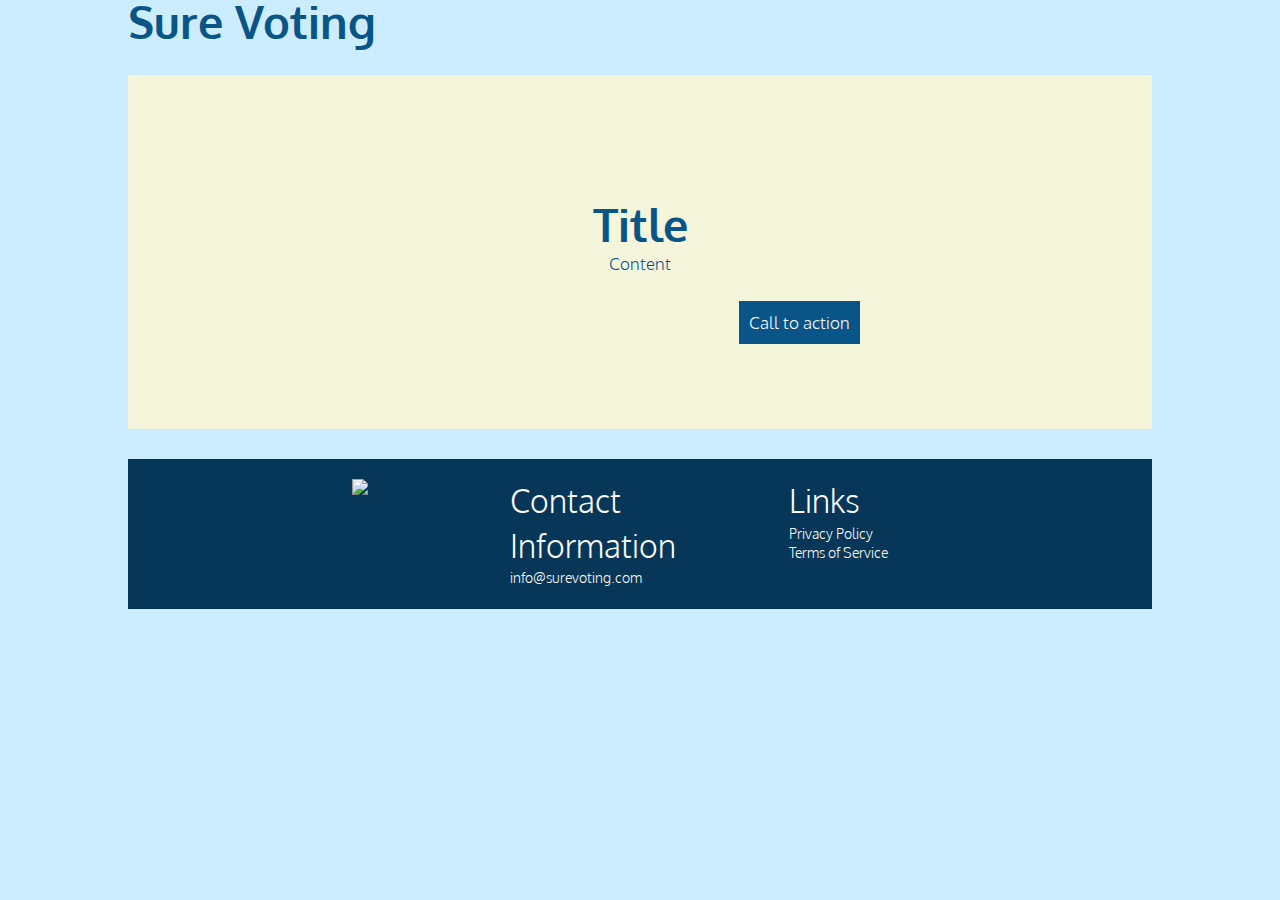
==== public/index.html @ 00986cbc "Initial Site" ====
<!DOCTYPE html>
<html lang="en">
	<head>
		<meta charset="UTF-8">
		<title>Sure Voting – Vote Security Made Easy</title>
		<meta name=”description” content=”” />
		<meta name="viewport" content="width=device-width, initial-scale=1.0">
		<link rel="stylesheet" type="text/css" href="css/style.css">
		<link rel="stylesheet" href="https://maxcdn.bootstrapcdn.com/font-awesome/4.4.0/css/font-awesome.min.css">
		<link href='https://fonts.googleapis.com/css?family=Oxygen:400,300,700' rel='stylesheet' type='text/css'>
  	<script type="text/javascript" src="https://code.jquery.com/jquery-1.11.3.min.js"></script>
	</head>
	<body>
		<div class="wrap">
		<h1>Sure Voting</h1>

		<div id="js-parallax-window" class="parallax-window">
		  <div class="parallax-static-content">
		    <div class="hero-inner">
						<div class="hero-copy">
							<h1>Title</h1>
							<p>Content</p>	
							<p><a class="donate">Call to action</a></p>
						</div>
					</div>
			  </div>
		  <div id="js-parallax-background" class="parallax-background"></div>
		</div>
  	<footer>
	  		<div class="wrap padding">
	  		<section class="logo">
	 			<img src="images/emblem.png">
	  		</section> 
	  		<section class="information">
		  		<h2>Contact Information</h2>
		  		<p>info@surevoting.com</p>
	  		</section>
	  		<section class="links">
		  		<h2>Links</h2>
		  		<p>
		  			<a href="">Privacy Policy</a>
		  			<a href="">Terms of Service</a>
		  		</p>
	  		</section>
  		</div>
  	</footer>
  	</div>
	</body>
	<!--<script type="text/javascript" src="js/jquery.animateNumber.min.js"></script>-->
	<script> 
	$(document).ready(function() {
 		if ($("#js-parallax-window").length) {
		    parallax();
		  }
		});

		$(window).scroll(function(e) {
		  if ($("#js-parallax-window").length) {
		    parallax();
		  }
		});

		function parallax(){
		  if( $("#js-parallax-window").length > 0 ) {
		    var plxBackground = $("#js-parallax-background");
		    var plxWindow = $("#js-parallax-window");

		    var plxWindowTopToPageTop = $(plxWindow).offset().top;
		    var windowTopToPageTop = $(window).scrollTop();
		    var plxWindowTopToWindowTop = plxWindowTopToPageTop - windowTopToPageTop;

		    var plxBackgroundTopToPageTop = $(plxBackground).offset().top;
		    var windowInnerHeight = window.innerHeight;
		    var plxBackgroundTopToWindowTop = plxBackgroundTopToPageTop - windowTopToPageTop;
		    var plxBackgroundTopToWindowBottom = windowInnerHeight - plxBackgroundTopToWindowTop;
		    var plxSpeed = 0.35;

		    plxBackground.css('top', - (plxWindowTopToWindowTop * plxSpeed) + 'px');
		  }
		}

		function isElementInViewport(elem) {
    var $elem = $(elem);

    // Get the scroll position of the page.
    var scrollElem = ((navigator.userAgent.toLowerCase().indexOf('webkit') != -1) ? 'body' : 'html');
    var viewportTop = $(scrollElem).scrollTop();
    var viewportBottom = viewportTop + $(window).height();

    // Get the position of the element on the page.
    var elemTop = Math.round( $elem.offset().top );
    var elemBottom = elemTop + $elem.height();

    return ((elemTop < viewportBottom) && (elemBottom > viewportTop));
		};

		// Check if it's time to start the animation.
		/*
		function checkAnimation() {
		    var $elem = $('#count1');
		    if ($elem.hasClass('started')) return;
				if (isElementInViewport($elem)) {
					$('#count1').animateNumber({ number: 83 }, 1500);
					$('#count2').animateNumber({ number: 3138 }, 1500);
					$('#count3').animateNumber({ number: 8832 }, 1500);
					$('#count4').animateNumber({ number: 4622 }, 1500);
					$('#count1').addClass('started');
		    }
		};

		// Capture scroll events
		$(window).scroll(function(){
		    checkAnimation();
		});
		**/

	</script>
</html>
---- public/css/style.css ----
html {
  box-sizing: border-box; }

*, *::after, *::before {
  box-sizing: inherit; }

/* http://meyerweb.com/eric/tools/css/reset/ 
   v2.0 | 20110126
   License: none (public domain)
*/
html, body, div, span, applet, object, iframe, h1, h2, h3, h4, h5, h6, p, blockquote, pre, a, abbr, acronym, address, big, cite, code, del, dfn, em, img, ins, kbd, q, s, samp, small, strike, strong, sub, sup, tt, var, b, u, i, center, dl, dt, dd, ol, ul, li, fieldset, form, label, legend, table, caption, tbody, tfoot, thead, tr, th, td, article, aside, canvas, details, embed, figure, figcaption, footer, header, hgroup, menu, nav, output, ruby, section, summary, time, mark, audio, video {
  margin: 0;
  padding: 0;
  border: 0;
  font-size: 100%;
  font: inherit;
  vertical-align: baseline; }

/* HTML5 display-role reset for older browsers */
article, aside, details, figcaption, figure, footer, header, hgroup, menu, nav, section {
  display: block; }

body {
  line-height: 1; }

ol, ul {
  list-style: none; }

blockquote, q {
  quotes: none; }

blockquote:before, blockquote:after {
  content: '';
  content: none; }

q:before, q:after {
  content: '';
  content: none; }

table {
  border-collapse: collapse;
  border-spacing: 0; }

/* -------------------------------------------------------------
  Sass CSS3 Mixins! The Cross-Browser CSS3 Sass Library
  By: Matthieu Aussaguel, http://www.mynameismatthieu.com, @matthieu_tweets
  List of CSS3 Sass Mixins File to be @imported and @included as you need
  The purpose of this library is to facilitate the use of CSS3 on different browsers avoiding HARD TO READ and NEVER
  ENDING css files
  note: All CSS3 Properties are being supported by Safari 5
  more info: http://www.findmebyip.com/litmus/#css3-properties
------------------------------------------------------------- */
html, body {
  font-family: "Oxygen", sans-serif;
  text-align: left;
  height: 100%;
  background: #ccedff; }
  html::after, body::after {
    clear: both;
    content: "";
    display: table; }

/*general wrapper*/
.wrap {
  height: auto;
  margin: 0 auto;
  max-width: 1080px;
  margin-left: auto;
  margin-right: auto;
  width: 80%; }
  .wrap::after {
    clear: both;
    content: "";
    display: table; }
  @media screen and (max-width: 1080px) {
    .wrap {
      width: 92%; } }

/*menus*/
/*sticky top*/
.top {
  top: 0;
  display: block;
  height: 110px;
  position: fixed;
  width: 100%;
  background: #fff;
  border-bottom: 5px #0a5588 solid;
  box-shadow: rgba(51, 51, 50, 0.2) 0 2px 5px;
  z-index: 9999;
  color: #0a5588; }
  .top::after {
    clear: both;
    content: "";
    display: table; }

.logo {
  float: left;
  display: block;
  margin-right: 2.3576515979%;
  width: 31.7615656014%;
  height: 110px;
  background: none; }
  .logo:last-child {
    margin-right: 0; }
  .logo img {
    max-height: 105px; }

.right {
  float: left;
  display: block;
  margin-right: 2.3576515979%;
  width: 65.8807828007%;
  margin-right: 0; }
  .right:last-child {
    margin-right: 0; }
  .right .social {
    width: 100%;
    margin-right: 0;
    height: 50px; }
    .right .social ul {
      list-style-type: none;
      width: auto;
      float: right; }
      .right .social ul li {
        height: 50px;
        display: inline-block; }
        .right .social ul li a {
          display: inline-block;
          height: 50px;
          font-size: 20px;
          padding: 15px 15px; }
        .right .social ul li a:hover {
          -webkit-transition: 0.2s;
          transition: 0.2s;
          color: #ccedff;
          border: none; }
  .right nav {
    display: block;
    width: 100%;
    height: 60px; }
    .right nav::after {
      clear: both;
      content: "";
      display: table; }
    .right nav ul {
      list-style-type: none;
      width: auto;
      float: right; }
      @media screen and (max-width: 950px) {
        .right nav ul {
          width: 100%;
          background: #333332;
          position: absolute;
          z-index: 9999;
          display: none; } }
      .right nav ul li {
        height: 55px;
        display: inline-block; }
        @media screen and (max-width: 950px) {
          .right nav ul li {
            display: block;
            border-bottom: 1px solid #ccedff;
            width: 100%; } }
        .right nav ul li a {
          color: #0a5588;
          height: 55px;
          padding: 20px 20px 5px 20px;
          display: block;
          vertical-align: baseline; }
          @media screen and (max-width: 950px) {
            .right nav ul li a {
              display: block;
              width: 100%;
              color: white !important; } }
      .right nav ul li:hover {
        background: #0a5588;
        -webkit-transition: 0.3s;
        transition: 0.3s; }
        .right nav ul li:hover a {
          color: #fff;
          border-bottom: none; }
      .right nav ul li.donate {
        -ms-box-shadow: 0 -2px 4px rgba(0, 0, 0, 0.05);
        -o-box-shadow: 0 -2px 4px rgba(0, 0, 0, 0.05);
        box-shadow: 0 -2px 4px rgba(0, 0, 0, 0.05);
        -webkit-transition: 0.6s;
        transition: 0.6s;
        background: #0a5588; }
        .right nav ul li.donate a {
          color: #fff; }
      .right nav ul li.donate:hover {
        -webkit-transition: 0.3s;
        transition: 0.3s;
        background: #ccedff; }
        .right nav ul li.donate:hover a {
          color: #0a5588;
          -webkit-transition: all 0.2s ease-in-out 0s;
          transition: all 0.2s ease-in-out 0s; }

/*header*/
header, .parallax-window {
  margin-bottom: 30px; }

.parallax-window {
  min-height: 70%;
  overflow: hidden;
  position: relative;
  text-align: center;
  margin-top: 30px;
  width: 100%;
  background: rgba(10, 85, 136, 0.3); }
  .parallax-window a {
    color: #fff;
    padding: 10px;
    margin-right: 5px;
    display: inline-block; }
  .parallax-window a.donate {
    float: left;
    display: block;
    margin-right: 2.3576515979%;
    width: 14.7019570017%;
    height: auto;
    width: auto;
    -webkit-transition: 0.6s;
    transition: 0.6s;
    text-align: center;
    background: #0a5588;
    margin-left: 59.7086300988%; }
    .parallax-window a.donate:last-child {
      margin-right: 0; }
    @media screen and (max-width: 950px) {
      .parallax-window a.donate {
        margin-left: 42.6490214991%;
        float: left;
        display: block;
        margin-right: 2.3576515979%;
        width: 48.821174201%; }
        .parallax-window a.donate:last-child {
          margin-right: 0; } }
  .parallax-window a:hover {
    -webkit-transition: 0.2s;
    transition: 0.2s;
    color: #0a5588;
    cursor: pointer;
    border: none;
    background: #ccedff; }

.parallax-static-content {
  color: #fff;
  padding: 8em 0;
  position: relative;
  z-index: 9; }

.parallax-background {
  background: url("../images/crowd.jpg") repeat;
  background-position: top;
  background-size: cover;
  background-color: beige;
  height: 140%;
  left: 0;
  position: absolute;
  top: -23.3333333333%;
  width: 100%; }

/*footer*/
footer {
  padding-top: 20px;
  background: #073758;
  min-height: 90px;
  width: 100%;
  max-width: 100%;
  margin-left: auto;
  margin-right: auto; }
  footer h1, footer h2, footer h3 {
    color: #fff; }
  footer::after {
    clear: both;
    content: "";
    display: table; }
  footer .links a {
    display: block;
    color: #fff;
    border: none; }
  footer .links a:hover {
    color: #ccedff; }
  footer .logo {
    text-align: center; }
    @media screen and (max-width: 950px) {
      footer .logo {
        width: 100%;
        display: block;
        text-align: center;
        margin-bottom: 15px; } }
  footer .information, footer .links {
    float: left;
    display: block;
    margin-right: 2.3576515979%;
    width: 31.7615656014%;
    text-align: left;
    color: #fff; }
    @media screen and (max-width: 950px) {
      footer .information, footer .links {
        float: left;
        display: block;
        margin-right: 2.3576515979%;
        width: 48.821174201%; }
        footer .information:last-child, footer .links:last-child {
          margin-right: 0; } }
    footer .information:last-child, footer .links:last-child {
      margin-right: 0; }
    footer .information p, footer .links p {
      font-size: .87rem;
      color: #fff; }

/*TYPE*/
p.inline {
  font-size: 1.2em;
  display: inline; }
  @media screen and (max-width: 950px) {
    p.inline {
      display: block;
      margin: 0 auto 20px auto;
      width: 100%;
      text-align: center; } }

h1, h2, h3, p {
  margin: 0;
  color: #0a5588; }

hr {
  border-bottom: 1px solid #DDD;
  border-left: none;
  border-right: none;
  border-top: none;
  margin: 1.2em 0; }

p {
  color: #0a5588;
  line-height: 1.5em; }

.type {
  border-bottom: 1px solid;
  display: inline-block;
  font-family: "Oxygen", sans-serif;
  font-size: 0.7em;
  font-weight: 800;
  margin-bottom: 2em;
  padding: 0.3em 0;
  text-align: left;
  text-transform: uppercase; }

.center {
  display: block;
  margin: 0 auto;
  text-align: center; }

h1 {
  font-family: "Oxygen", sans-serif;
  font-size: 2.3em;
  margin-bottom: 0.1em;
  font-weight: 700; }
  @media screen and (min-width: 40em) {
    h1 {
      font-size: 2.8em; } }

h2 {
  font-family: "Oxygen", sans-serif;
  font-size: 1.8em;
  font-weight: 300;
  line-height: 1.4em; }
  @media screen and (min-width: 40em) {
    h2 {
      font-size: 2em; } }

h3 {
  font-family: "Oxygen", sans-serif;
  font-size: 1.2em;
  font-weight: 400;
  line-height: 1.3em;
  margin-bottom: 0.4em; }

p.date {
  color: rgba(10, 85, 136, 0.2);
  font-family: "Oxygen", sans-serif;
  font-size: 0.9em;
  margin-bottom: 0.3em; }

p {
  font-family: "Oxygen", sans-serif;
  font-size: 1.05em;
  font-weight: 300;
  line-height: 1.4em;
  margin-bottom: 1.5em; }
  p span {
    font-family: "Oxygen", sans-serif;
    font-size: 0.8em;
    text-transform: uppercase; }
  p hr {
    width: 3em; }

a.read-more {
  display: inline-block;
  font-family: "Oxygen", sans-serif;
  font-size: 0.8em;
  font-weight: 700;
  margin-left: 0.2em;
  position: relative;
  text-transform: uppercase; }
  a.read-more span {
    font-size: 1.5em;
    position: absolute;
    right: -12px;
    top: -1px; }

p.author {
  font-family: "Oxygen", sans-serif; }

/*links*/
nav a {
  color: #fff; }

a {
  color: #0a5588;
  text-decoration: none;
  border-bottom: 0px solid #ccedff; }

a:hover {
  -webkit-transition: 0.1s all;
  transition: 0.1s all;
  color: #ccedff;
  border-bottom: 1px solid #ccedff; }

/*inputs*/
button {
  color: #fff;
  padding: 10px;
  margin-right: 5px;
  display: inline-block;
  min-height: 44px;
  height: auto;
  width: auto;
  min-width: 100px;
  border: none;
  font-size: 18px;
  -webkit-transition: 0.6s;
  transition: 0.6s;
  background: #0a5588; }

button:hover {
  -webkit-transition: 0.2s;
  transition: 0.2s;
  color: #0a5588;
  cursor: pointer;
  border: none;
  background: #ccedff; }

input[type=text] {
  color: #0a5588;
  min-height: 44px;
  -khtml-box-sizing: border-box;
  -ms-box-sizing: border-box;
  -o-box-sizing: border-box;
  box-sizing: border-box;
  -webkit-transition: border-color;
  transition: border-color;
  position: relative;
  background-color: white;
  border: 1px solid #0a5588;
  display: inline-block;
  font-size: 1em;
  font-style: italic;
  margin: 0 auto;
  padding: 0.4em 0.4em; }
  @media screen and (max-width: 950px) {
    input[type=text] {
      display: block;
      width: 100%;
      margin-top: 2px; } }
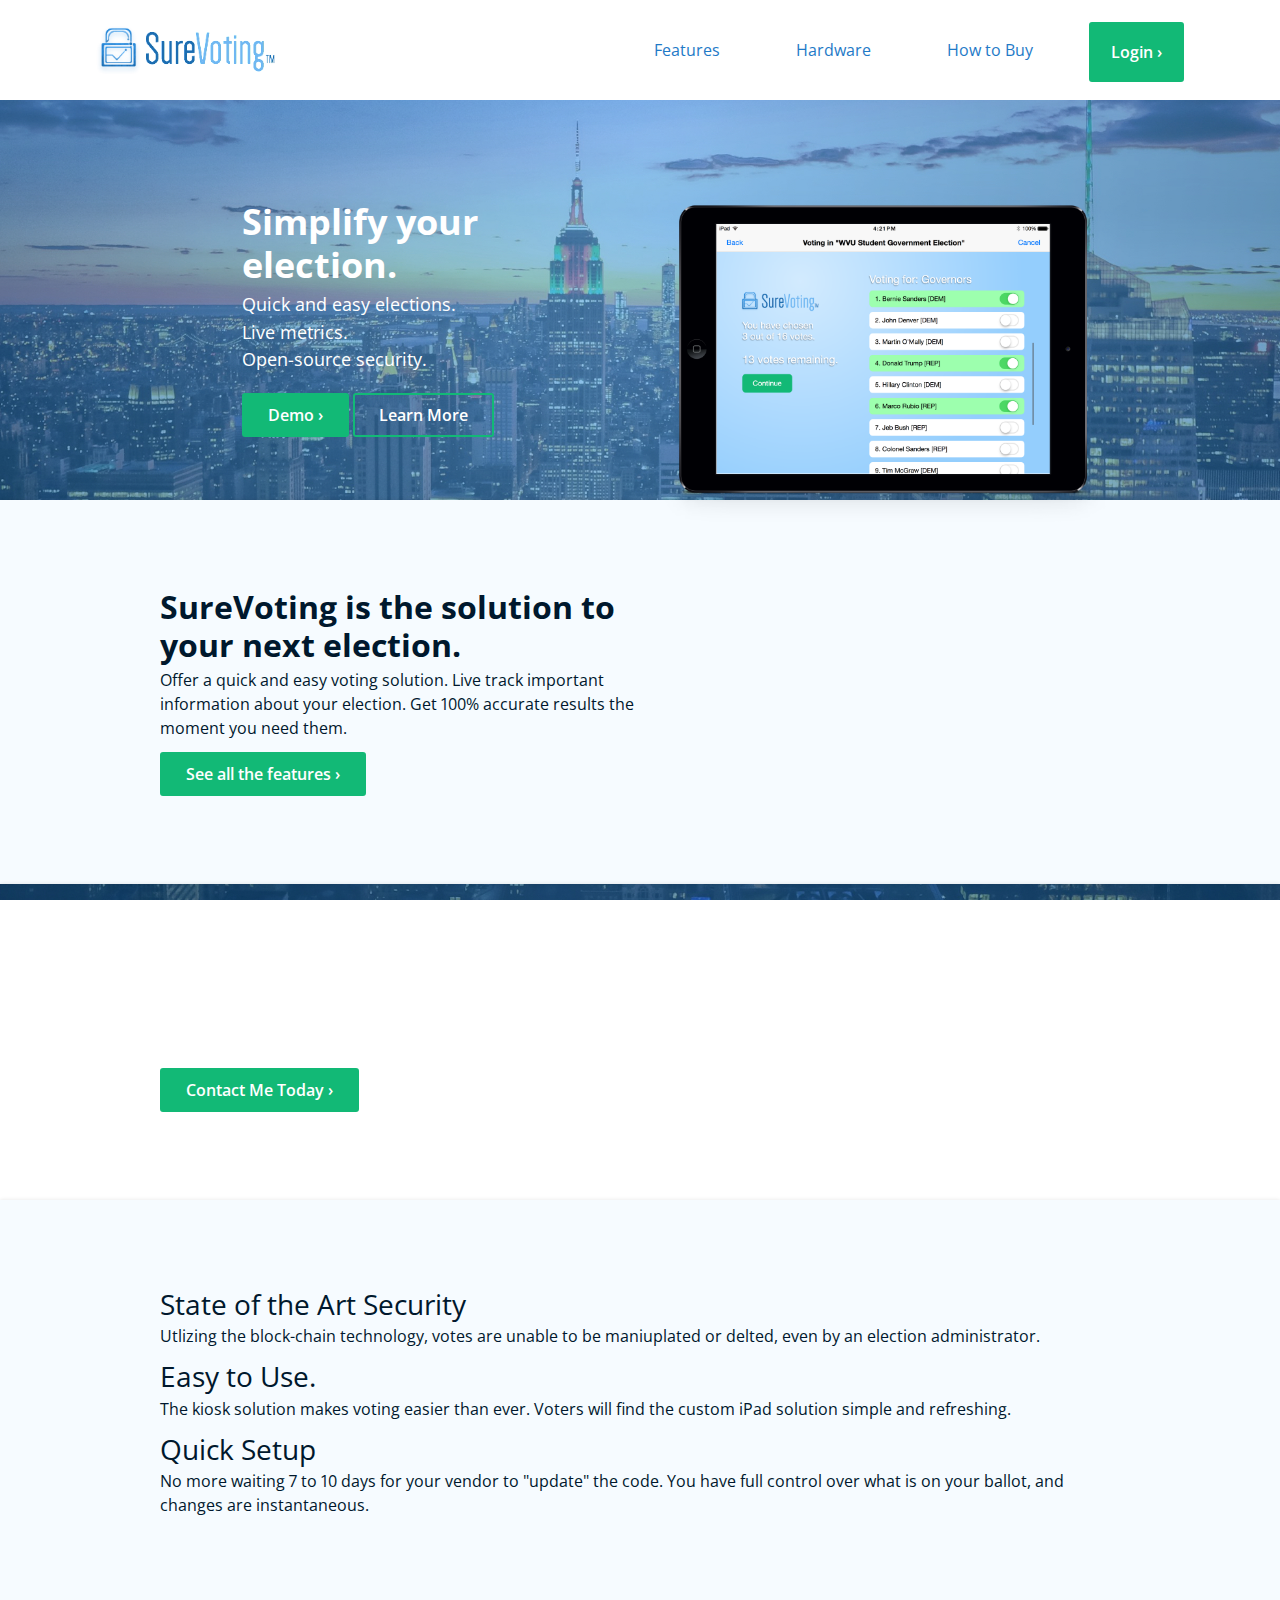
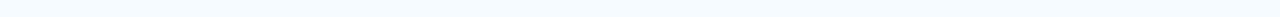
==== commit f074b6ba: "Basic Website" ====
--- a/public/index.html
+++ b/public/index.html
@@ -7,44 +7,77 @@
 		<meta name="viewport" content="width=device-width, initial-scale=1.0">
 		<link rel="stylesheet" type="text/css" href="css/style.css">
 		<link rel="stylesheet" href="https://maxcdn.bootstrapcdn.com/font-awesome/4.4.0/css/font-awesome.min.css">
-		<link href='https://fonts.googleapis.com/css?family=Oxygen:400,300,700' rel='stylesheet' type='text/css'>
-  	<script type="text/javascript" src="https://code.jquery.com/jquery-1.11.3.min.js"></script>
+		<link href='https://fonts.googleapis.com/css?family=Open+Sans:400,700,300' rel='stylesheet' type='text/css'>
 	</head>
 	<body>
-		<div class="wrap">
-		<h1>Sure Voting</h1>
-
-		<div id="js-parallax-window" class="parallax-window">
-		  <div class="parallax-static-content">
-		    <div class="hero-inner">
-						<div class="hero-copy">
-							<h1>Title</h1>
-							<p>Content</p>	
-							<p><a class="donate">Call to action</a></p>
+			<div class="top">
+				<div class="left">
+					<img src="images/logo.png" alt="Sure Voting">
+				</div>
+				<nav class="right">
+					<ul>
+						<li><a class="blue" href="#">Features</a></li>
+						<li><a class="blue" href="#">Hardware</a></li>
+						<li><a class="blue" href="#">How to Buy</a></li>
+						<li><a class="full" href="#">Login</a></li>
+					</ul>
+				</nav>
+			</div>
+			<div class="background">
+				<header>
+					<div class="wrap">
+						<div class="left">
+							<h1>Simplify your election.</h1>
+							<p>Quick and easy elections.</p>
+							<p>Live metrics.</p>
+							<p>Open-source security.</p>
+							<a href="" class="full">Demo</a>
+							<a href="" class="hollow">Learn More</a>
+						</div>
+						<div class="right">
+							<img src="images/ipad.png" alt="iPad Mockup of Sure Voting UI">
 						</div>
 					</div>
-			  </div>
-		  <div id="js-parallax-background" class="parallax-background"></div>
-		</div>
-  	<footer>
-	  		<div class="wrap padding">
-	  		<section class="logo">
-	 			<img src="images/emblem.png">
-	  		</section> 
-	  		<section class="information">
-		  		<h2>Contact Information</h2>
-		  		<p>info@surevoting.com</p>
-	  		</section>
-	  		<section class="links">
-		  		<h2>Links</h2>
-		  		<p>
-		  			<a href="">Privacy Policy</a>
-		  			<a href="">Terms of Service</a>
-		  		</p>
-	  		</section>
-  		</div>
-  	</footer>
-  	</div>
+				</header>
+				<div class="breakout first">
+					<div class="wrap">
+					<div class="small">
+						<h2>SureVoting is the solution to your next election.</h2>
+						<p>Offer a quick and easy voting solution. Live track important information about your election. Get 100% accurate results the moment you need them.</p>
+						<a href="" class="full">See all the features</a>
+					</div>
+					</div>
+				</div>
+				<div class="breakout transparent">
+					<div class="wrap">
+						<p class="quote">We are able to work directly with universities and institutions to ensure the voting process works right, every time. I am proud of the product we have created.</p>
+						<div class="authorinfo">
+							<p class="author">Ankur Kumar, co-founder</p>
+							<a href="" class="full">Contact Me Today</a>
+						</div>
+					</div>
+				</div>
+				<div class="breakout">
+					<div class="wrap">
+						<div class="benefit">
+							<i class="bicon"></i>
+							<h3>State of the Art Security</h3>
+							<p>Utlizing the block-chain technology, votes are unable to be maniuplated or delted, even by an election administrator.</p>
+						</div>
+						<div class="benefit">
+							<i class="bicon"></i>
+							<h3>Easy to Use.</h3>
+							<p>The kiosk solution makes voting easier than ever. Voters will find the custom iPad solution simple and refreshing.</p>
+						</div>
+						<div class="benefit">
+							<i class="bicon"></i>
+							<h3>Quick Setup</h3>
+							<p>No more waiting 7 to 10 days for your vendor to "update" the code. You have full control over what is on your ballot, and changes are instantaneous. </p>
+						</div>
+					</div>
+				</div>
+			</div>
+			<footer></footer>
 	</body>
 	<!--<script type="text/javascript" src="js/jquery.animateNumber.min.js"></script>-->
 	<script> 
--- a/public/css/style.css
+++ b/public/css/style.css
@@ -1,9 +1,3 @@
-html {
-  box-sizing: border-box; }
-
-*, *::after, *::before {
-  box-sizing: inherit; }
-
 /* http://meyerweb.com/eric/tools/css/reset/ 
    v2.0 | 20110126
    License: none (public domain)
@@ -41,6 +35,242 @@
   border-collapse: collapse;
   border-spacing: 0; }
 
+button, input[type="button"], input[type="reset"], input[type="submit"], .full, .hollow {
+  -webkit-appearance: none;
+     -moz-appearance: none;
+          appearance: none;
+  background-color: #12B976;
+  border: 2px solid #12B976;
+  border-radius: 3px;
+  color: #fff;
+  cursor: pointer;
+  display: inline-block;
+  font-family: "Open Sans", sans-serif;
+  font-size: 1em;
+  -webkit-font-smoothing: antialiased;
+  font-weight: 600;
+  line-height: 1;
+  padding: 0.75em 1.5em;
+  text-decoration: none;
+  -webkit-transition: background-color 125ms ease;
+  transition: background-color 125ms ease;
+  -webkit-user-select: none;
+     -moz-user-select: none;
+      -ms-user-select: none;
+          user-select: none;
+  vertical-align: middle;
+  white-space: nowrap; }
+  button:hover, button:focus, input[type="button"]:hover, input[type="button"]:focus, input[type="reset"]:hover, input[type="reset"]:focus, input[type="submit"]:hover, input[type="submit"]:focus, .full:hover, .full:focus, .hollow:hover, .hollow:focus {
+    border: 2px solid transparent;
+    background-color: #0e945e;
+    color: #fff; }
+  button:disabled, input[type="button"]:disabled, input[type="reset"]:disabled, input[type="submit"]:disabled, .full:disabled, .hollow:disabled {
+    cursor: not-allowed;
+    opacity: 0.5; }
+    button:disabled:hover, input[type="button"]:disabled:hover, input[type="reset"]:disabled:hover, input[type="submit"]:disabled:hover, .full:disabled:hover, .hollow:disabled:hover {
+      background-color: #12B976; }
+
+a.full::after {
+  content: '\0020\203A';
+  vertical-align: baseline; }
+
+.hollow {
+  background: rgba(0, 0, 0, 0.01); }
+  .hollow:hover, .hollow:focus {
+    border: 2px solid #12B976;
+    background-color: rgba(0, 0, 0, 0.4);
+    color: #fff; }
+  .hollow:disabled {
+    cursor: not-allowed;
+    opacity: 0.5; }
+    .hollow:disabled:hover {
+      background-color: rgba(0, 0, 0, 0.2); }
+
+fieldset {
+  background-color: #00182D;
+  border: 1px solid #ddd;
+  margin: 0 0 0.75em;
+  padding: 1.5em; }
+
+input,
+label,
+select {
+  display: block;
+  font-family: "Open Sans", sans-serif;
+  font-size: 1em; }
+
+label {
+  font-weight: 600;
+  margin-bottom: 0.375em; }
+  label.required::after {
+    content: "*"; }
+  label abbr {
+    display: none; }
+
+input[type="color"], input[type="date"], input[type="datetime"], input[type="datetime-local"], input[type="email"], input[type="month"], input[type="number"], input[type="password"], input[type="search"], input[type="tel"], input[type="text"], input[type="time"], input[type="url"], input[type="week"], input:not([type]), textarea,
+select[multiple=multiple] {
+  background-color: #F6FBFF;
+  border: 1px solid #ddd;
+  border-radius: 3px;
+  box-shadow: inset 0 1px 3px rgba(0, 0, 0, 0.06);
+  box-sizing: border-box;
+  font-family: "Open Sans", sans-serif;
+  font-size: 1em;
+  margin-bottom: 0.75em;
+  padding: 0.5em;
+  -webkit-transition: border-color 125ms ease;
+  transition: border-color 125ms ease;
+  width: 100%; }
+  input[type="color"]:hover, input[type="date"]:hover, input[type="datetime"]:hover, input[type="datetime-local"]:hover, input[type="email"]:hover, input[type="month"]:hover, input[type="number"]:hover, input[type="password"]:hover, input[type="search"]:hover, input[type="tel"]:hover, input[type="text"]:hover, input[type="time"]:hover, input[type="url"]:hover, input[type="week"]:hover, input:not([type]):hover, textarea:hover,
+  select[multiple=multiple]:hover {
+    border-color: #b1b1b1; }
+  input[type="color"]:focus, input[type="date"]:focus, input[type="datetime"]:focus, input[type="datetime-local"]:focus, input[type="email"]:focus, input[type="month"]:focus, input[type="number"]:focus, input[type="password"]:focus, input[type="search"]:focus, input[type="tel"]:focus, input[type="text"]:focus, input[type="time"]:focus, input[type="url"]:focus, input[type="week"]:focus, input:not([type]):focus, textarea:focus,
+  select[multiple=multiple]:focus {
+    border-color: #12B976;
+    box-shadow: inset 0 1px 3px rgba(0, 0, 0, 0.06), 0 0 5px rgba(16, 162, 103, 0.7);
+    outline: none; }
+  input[type="color"]:disabled, input[type="date"]:disabled, input[type="datetime"]:disabled, input[type="datetime-local"]:disabled, input[type="email"]:disabled, input[type="month"]:disabled, input[type="number"]:disabled, input[type="password"]:disabled, input[type="search"]:disabled, input[type="tel"]:disabled, input[type="text"]:disabled, input[type="time"]:disabled, input[type="url"]:disabled, input[type="week"]:disabled, input:not([type]):disabled, textarea:disabled,
+  select[multiple=multiple]:disabled {
+    background-color: #eaeef2;
+    cursor: not-allowed; }
+    input[type="color"]:disabled:hover, input[type="date"]:disabled:hover, input[type="datetime"]:disabled:hover, input[type="datetime-local"]:disabled:hover, input[type="email"]:disabled:hover, input[type="month"]:disabled:hover, input[type="number"]:disabled:hover, input[type="password"]:disabled:hover, input[type="search"]:disabled:hover, input[type="tel"]:disabled:hover, input[type="text"]:disabled:hover, input[type="time"]:disabled:hover, input[type="url"]:disabled:hover, input[type="week"]:disabled:hover, input:not([type]):disabled:hover, textarea:disabled:hover,
+    select[multiple=multiple]:disabled:hover {
+      border: 1px solid #ddd; }
+
+textarea {
+  resize: vertical; }
+
+input[type="search"] {
+  -webkit-appearance: none;
+     -moz-appearance: none;
+          appearance: none; }
+
+input[type="checkbox"],
+input[type="radio"] {
+  display: inline;
+  margin-right: 0.375em; }
+  input[type="checkbox"] + label,
+  input[type="radio"] + label {
+    display: inline-block; }
+
+input[type="file"] {
+  margin-bottom: 0.75em;
+  width: 100%; }
+
+select {
+  margin-bottom: 1.5em;
+  max-width: 100%;
+  width: auto; }
+
+ul,
+ol {
+  list-style-type: none;
+  margin: 0;
+  padding: 0; }
+dl {
+  margin-bottom: 0.75em; }
+  dl dt {
+    font-weight: bold;
+    margin-top: 0.75em; }
+  dl dd {
+    margin: 0; }
+
+table {
+  border-collapse: collapse;
+  -webkit-font-feature-settings: "kern", "liga", "tnum";
+          font-feature-settings: "kern", "liga", "tnum";
+  margin: 0.75em 0;
+  table-layout: fixed;
+  width: 100%; }
+
+th {
+  border-bottom: 1px solid #a6a6a6;
+  font-weight: 600;
+  padding: 0.75em 0;
+  text-align: left; }
+
+td {
+  border-bottom: 1px solid #ddd;
+  padding: 0.75em 0; }
+
+tr,
+td,
+th {
+  vertical-align: middle; }
+
+html, body {
+  color: #00182D;
+  font-family: "Open Sans", sans-serif;
+  -webkit-font-feature-settings: "kern", "liga", "pnum";
+          font-feature-settings: "kern", "liga", "pnum";
+  font-size: 1em;
+  line-height: 1.5; }
+
+h1,
+h2,
+h3,
+h4,
+h5,
+h6 {
+  font-family: "Open Sans", sans-serif;
+  line-height: 1.2;
+  margin: 0 0 .1em;
+  color: #00182D; }
+
+h1 {
+  font-size: 2.25em;
+  font-weight: 700; }
+
+h2 {
+  font-size: 2em;
+  font-weight: 700; }
+
+h3 {
+  font-size: 1.75em; }
+
+h4 {
+  font-size: 1.5em; }
+
+h5 {
+  font-size: 1.25em; }
+
+h6 {
+  font-size: 1em; }
+
+p {
+  margin: 0 0 0.75em; }
+
+a.blue {
+  color: #1F7AC7; }
+  a.blue:active, a.blue:focus, a.blue:hover {
+    color: #175c95; }
+
+a {
+  color: #12B976;
+  text-decoration: none;
+  -webkit-transition: color 125ms ease;
+  transition: color 125ms ease; }
+  a:active, a:focus, a:hover {
+    color: #0e8b59; }
+
+hr {
+  border-bottom: 1px solid #ddd;
+  border-left: 0;
+  border-right: 0;
+  border-top: 0;
+  margin: 1.5em 0; }
+
+img,
+picture {
+  margin: 0;
+  max-width: 100%; }
+
+html {
+  box-sizing: border-box; }
+
+*, *::after, *::before {
+  box-sizing: inherit; }
+
 /* -------------------------------------------------------------
   Sass CSS3 Mixins! The Cross-Browser CSS3 Sass Library
   By: Matthieu Aussaguel, http://www.mynameismatthieu.com, @matthieu_tweets
@@ -50,430 +280,161 @@
   note: All CSS3 Properties are being supported by Safari 5
   more info: http://www.findmebyip.com/litmus/#css3-properties
 ------------------------------------------------------------- */
+/*===============================
+=            General            =
+===============================*/
 html, body {
-  font-family: "Oxygen", sans-serif;
-  text-align: left;
-  height: 100%;
-  background: #ccedff; }
-  html::after, body::after {
+  height: 100%; }
+
+.wrap {
+  width: 75%;
+  margin: 0 auto; }
+
+/*=====  End of General  ======*/
+/*==================================
+=            Top banner            =
+==================================*/
+.top {
+  background: white;
+  width: 85%;
+  height: 100px;
+  margin: 0 auto;
+  /*----------  Left side of top banner  ----------*/
+  /*----------  Right section with menu  ----------*/ }
+  .top .left {
+    height: 100%;
+    float: left;
+    display: block;
+    margin-right: 2.3576515979%;
+    width: 31.7615656014%; }
+    .top .left:last-child {
+      margin-right: 0; }
+    .top .left img {
+      margin: 25px 0;
+      max-height: 50px; }
+  .top .right {
+    text-align: right;
+    height: 100%;
+    float: left;
+    display: block;
+    margin-right: 2.3576515979%;
+    width: 65.8807828007%;
+    margin-right: 0;
+    line-height: 100px;
+    vertical-align: middle;
+    /*----------  Each menu item  ----------*/ }
+    .top .right:last-child {
+      margin-right: 0; }
+    .top .right li {
+      display: inline-block;
+      padding-left: 1em;
+      padding-right: 1em;
+      /*----------  styling just the link  ----------*/ }
+      .top .right li:last-of-type {
+        padding-right: 0; }
+      .top .right li a {
+        padding: 20px;
+        border-radius: 3px; }
+        .top .right li a:hover {
+          -webkit-transition: all 0.2s ease-in-out 0s;
+          transition: all 0.2s ease-in-out 0s;
+          background: #6FB7F2;
+          color: #fff; }
+
+/*=====  End of Top banner  ======*/
+/*==========================================
+=            Background of page            =
+==========================================*/
+.background {
+  background-image: url("../images/background.jpg");
+  background-position: top center;
+  background-repeat: no-repeat;
+  background-attachment: fixed;
+  background-size: cover; }
+
+/*=====  End of Background of page  ======*/
+/*==============================
+=            Header            =
+==============================*/
+header {
+  width: 100%;
+  z-index: 1;
+  display: block;
+  background: transparent;
+  height: 400px; }
+  header::after {
     clear: both;
     content: "";
     display: table; }
-
-/*general wrapper*/
-.wrap {
-  height: auto;
-  margin: 0 auto;
-  max-width: 1080px;
-  margin-left: auto;
-  margin-right: auto;
-  width: 80%; }
-  .wrap::after {
-    clear: both;
-    content: "";
-    display: table; }
-  @media screen and (max-width: 1080px) {
-    .wrap {
-      width: 92%; } }
-
-/*menus*/
-/*sticky top*/
-.top {
-  top: 0;
-  display: block;
-  height: 110px;
-  position: fixed;
-  width: 100%;
-  background: #fff;
-  border-bottom: 5px #0a5588 solid;
-  box-shadow: rgba(51, 51, 50, 0.2) 0 2px 5px;
-  z-index: 9999;
-  color: #0a5588; }
-  .top::after {
-    clear: both;
-    content: "";
-    display: table; }
-
-.logo {
-  float: left;
-  display: block;
-  margin-right: 2.3576515979%;
-  width: 31.7615656014%;
-  height: 110px;
-  background: none; }
-  .logo:last-child {
-    margin-right: 0; }
-  .logo img {
-    max-height: 105px; }
-
-.right {
-  float: left;
-  display: block;
-  margin-right: 2.3576515979%;
-  width: 65.8807828007%;
-  margin-right: 0; }
-  .right:last-child {
-    margin-right: 0; }
-  .right .social {
-    width: 100%;
-    margin-right: 0;
-    height: 50px; }
-    .right .social ul {
-      list-style-type: none;
-      width: auto;
-      float: right; }
-      .right .social ul li {
-        height: 50px;
-        display: inline-block; }
-        .right .social ul li a {
-          display: inline-block;
-          height: 50px;
-          font-size: 20px;
-          padding: 15px 15px; }
-        .right .social ul li a:hover {
-          -webkit-transition: 0.2s;
-          transition: 0.2s;
-          color: #ccedff;
-          border: none; }
-  .right nav {
-    display: block;
-    width: 100%;
-    height: 60px; }
-    .right nav::after {
-      clear: both;
-      content: "";
-      display: table; }
-    .right nav ul {
-      list-style-type: none;
-      width: auto;
-      float: right; }
-      @media screen and (max-width: 950px) {
-        .right nav ul {
-          width: 100%;
-          background: #333332;
-          position: absolute;
-          z-index: 9999;
-          display: none; } }
-      .right nav ul li {
-        height: 55px;
-        display: inline-block; }
-        @media screen and (max-width: 950px) {
-          .right nav ul li {
-            display: block;
-            border-bottom: 1px solid #ccedff;
-            width: 100%; } }
-        .right nav ul li a {
-          color: #0a5588;
-          height: 55px;
-          padding: 20px 20px 5px 20px;
-          display: block;
-          vertical-align: baseline; }
-          @media screen and (max-width: 950px) {
-            .right nav ul li a {
-              display: block;
-              width: 100%;
-              color: white !important; } }
-      .right nav ul li:hover {
-        background: #0a5588;
-        -webkit-transition: 0.3s;
-        transition: 0.3s; }
-        .right nav ul li:hover a {
-          color: #fff;
-          border-bottom: none; }
-      .right nav ul li.donate {
-        -ms-box-shadow: 0 -2px 4px rgba(0, 0, 0, 0.05);
-        -o-box-shadow: 0 -2px 4px rgba(0, 0, 0, 0.05);
-        box-shadow: 0 -2px 4px rgba(0, 0, 0, 0.05);
-        -webkit-transition: 0.6s;
-        transition: 0.6s;
-        background: #0a5588; }
-        .right nav ul li.donate a {
-          color: #fff; }
-      .right nav ul li.donate:hover {
-        -webkit-transition: 0.3s;
-        transition: 0.3s;
-        background: #ccedff; }
-        .right nav ul li.donate:hover a {
-          color: #0a5588;
-          -webkit-transition: all 0.2s ease-in-out 0s;
-          transition: all 0.2s ease-in-out 0s; }
-
-/*header*/
-header, .parallax-window {
-  margin-bottom: 30px; }
-
-.parallax-window {
-  min-height: 70%;
-  overflow: hidden;
-  position: relative;
-  text-align: center;
-  margin-top: 30px;
-  width: 100%;
-  background: rgba(10, 85, 136, 0.3); }
-  .parallax-window a {
-    color: #fff;
-    padding: 10px;
-    margin-right: 5px;
-    display: inline-block; }
-  .parallax-window a.donate {
+  header .left {
+    position: relative;
     float: left;
     display: block;
     margin-right: 2.3576515979%;
-    width: 14.7019570017%;
-    height: auto;
-    width: auto;
-    -webkit-transition: 0.6s;
-    transition: 0.6s;
-    text-align: center;
-    background: #0a5588;
-    margin-left: 59.7086300988%; }
-    .parallax-window a.donate:last-child {
+    width: 40.2913699012%;
+    margin-left: 8.5298042998%;
+    padding-top: 100px;
+    color: white; }
+    header .left:last-child {
       margin-right: 0; }
-    @media screen and (max-width: 950px) {
-      .parallax-window a.donate {
-        margin-left: 42.6490214991%;
-        float: left;
-        display: block;
-        margin-right: 2.3576515979%;
-        width: 48.821174201%; }
-        .parallax-window a.donate:last-child {
-          margin-right: 0; } }
-  .parallax-window a:hover {
-    -webkit-transition: 0.2s;
-    transition: 0.2s;
-    color: #0a5588;
-    cursor: pointer;
-    border: none;
-    background: #ccedff; }
-
-.parallax-static-content {
-  color: #fff;
-  padding: 8em 0;
-  position: relative;
-  z-index: 9; }
-
-.parallax-background {
-  background: url("../images/crowd.jpg") repeat;
-  background-position: top;
-  background-size: cover;
-  background-color: beige;
-  height: 140%;
-  left: 0;
-  position: absolute;
-  top: -23.3333333333%;
-  width: 100%; }
-
-/*footer*/
-footer {
-  padding-top: 20px;
-  background: #073758;
-  min-height: 90px;
-  width: 100%;
-  max-width: 100%;
-  margin-left: auto;
-  margin-right: auto; }
-  footer h1, footer h2, footer h3 {
-    color: #fff; }
-  footer::after {
-    clear: both;
-    content: "";
-    display: table; }
-  footer .links a {
-    display: block;
-    color: #fff;
-    border: none; }
-  footer .links a:hover {
-    color: #ccedff; }
-  footer .logo {
-    text-align: center; }
-    @media screen and (max-width: 950px) {
-      footer .logo {
-        width: 100%;
-        display: block;
-        text-align: center;
-        margin-bottom: 15px; } }
-  footer .information, footer .links {
+    header .left h1 {
+      color: white; }
+    header .left p {
+      margin: 0;
+      font-size: 1.15em; }
+    header .left p:last-of-type {
+      margin: 0 0 20px 0; }
+  header .right {
+    height: 400px;
+    position: relative;
     float: left;
     display: block;
     margin-right: 2.3576515979%;
-    width: 31.7615656014%;
-    text-align: left;
-    color: #fff; }
-    @media screen and (max-width: 950px) {
-      footer .information, footer .links {
-        float: left;
-        display: block;
-        margin-right: 2.3576515979%;
-        width: 48.821174201%; }
-        footer .information:last-child, footer .links:last-child {
-          margin-right: 0; } }
-    footer .information:last-child, footer .links:last-child {
+    width: 48.821174201%;
+    margin-right: 0; }
+    header .right:last-child {
       margin-right: 0; }
-    footer .information p, footer .links p {
-      font-size: .87rem;
-      color: #fff; }
-
-/*TYPE*/
-p.inline {
-  font-size: 1.2em;
-  display: inline; }
-  @media screen and (max-width: 950px) {
-    p.inline {
-      display: block;
-      margin: 0 auto 20px auto;
-      width: 100%;
-      text-align: center; } }
-
-h1, h2, h3, p {
-  margin: 0;
-  color: #0a5588; }
-
-hr {
-  border-bottom: 1px solid #DDD;
-  border-left: none;
-  border-right: none;
-  border-top: none;
-  margin: 1.2em 0; }
-
-p {
-  color: #0a5588;
-  line-height: 1.5em; }
-
-.type {
-  border-bottom: 1px solid;
-  display: inline-block;
-  font-family: "Oxygen", sans-serif;
-  font-size: 0.7em;
-  font-weight: 800;
-  margin-bottom: 2em;
-  padding: 0.3em 0;
-  text-align: left;
-  text-transform: uppercase; }
-
-.center {
-  display: block;
-  margin: 0 auto;
-  text-align: center; }
-
-h1 {
-  font-family: "Oxygen", sans-serif;
-  font-size: 2.3em;
-  margin-bottom: 0.1em;
-  font-weight: 700; }
-  @media screen and (min-width: 40em) {
-    h1 {
-      font-size: 2.8em; } }
-
-h2 {
-  font-family: "Oxygen", sans-serif;
-  font-size: 1.8em;
-  font-weight: 300;
-  line-height: 1.4em; }
-  @media screen and (min-width: 40em) {
-    h2 {
-      font-size: 2em; } }
-
-h3 {
-  font-family: "Oxygen", sans-serif;
-  font-size: 1.2em;
-  font-weight: 400;
-  line-height: 1.3em;
-  margin-bottom: 0.4em; }
-
-p.date {
-  color: rgba(10, 85, 136, 0.2);
-  font-family: "Oxygen", sans-serif;
-  font-size: 0.9em;
-  margin-bottom: 0.3em; }
-
-p {
-  font-family: "Oxygen", sans-serif;
-  font-size: 1.05em;
-  font-weight: 300;
-  line-height: 1.4em;
-  margin-bottom: 1.5em; }
-  p span {
-    font-family: "Oxygen", sans-serif;
-    font-size: 0.8em;
-    text-transform: uppercase; }
-  p hr {
-    width: 3em; }
-
-a.read-more {
-  display: inline-block;
-  font-family: "Oxygen", sans-serif;
-  font-size: 0.8em;
-  font-weight: 700;
-  margin-left: 0.2em;
+    header .right img {
+      z-index: 3;
+      max-width: 100%;
+      position: absolute;
+      top: 50px;
+      right: 0; }
+
+/*=====  End of Header  ======*/
+/*=======================================
+=            Callout General            =
+=======================================*/
+.breakout {
+  -ms-box-shadow: 0 0 4px rgba(0, 0, 0, 0.1);
+  -o-box-shadow: 0 0 4px rgba(0, 0, 0, 0.1);
+  box-shadow: 0 0 4px rgba(0, 0, 0, 0.1);
   position: relative;
-  text-transform: uppercase; }
-  a.read-more span {
-    font-size: 1.5em;
-    position: absolute;
-    right: -12px;
-    top: -1px; }
-
-p.author {
-  font-family: "Oxygen", sans-serif; }
-
-/*links*/
-nav a {
-  color: #fff; }
-
-a {
-  color: #0a5588;
-  text-decoration: none;
-  border-bottom: 0px solid #ccedff; }
-
-a:hover {
-  -webkit-transition: 0.1s all;
-  transition: 0.1s all;
-  color: #ccedff;
-  border-bottom: 1px solid #ccedff; }
-
-/*inputs*/
-button {
-  color: #fff;
-  padding: 10px;
-  margin-right: 5px;
-  display: inline-block;
-  min-height: 44px;
-  height: auto;
-  width: auto;
-  min-width: 100px;
-  border: none;
-  font-size: 18px;
-  -webkit-transition: 0.6s;
-  transition: 0.6s;
-  background: #0a5588; }
-
-button:hover {
-  -webkit-transition: 0.2s;
-  transition: 0.2s;
-  color: #0a5588;
-  cursor: pointer;
-  border: none;
-  background: #ccedff; }
-
-input[type=text] {
-  color: #0a5588;
-  min-height: 44px;
-  -khtml-box-sizing: border-box;
-  -ms-box-sizing: border-box;
-  -o-box-sizing: border-box;
-  box-sizing: border-box;
-  -webkit-transition: border-color;
-  transition: border-color;
-  position: relative;
-  background-color: white;
-  border: 1px solid #0a5588;
-  display: inline-block;
-  font-size: 1em;
-  font-style: italic;
-  margin: 0 auto;
-  padding: 0.4em 0.4em; }
-  @media screen and (max-width: 950px) {
-    input[type=text] {
-      display: block;
-      width: 100%;
-      margin-top: 2px; } }
+  z-index: 2;
+  padding: 5.5em 0;
+  background: #F6FBFF; }
+  .breakout .small {
+    width: 50%;
+    margin: 0 0; }
+
+.transparent {
+  background: transparent;
+  color: white; }
+
+/*=====  End of Callout General  ======*/
+/*==================================
+=            Callout #1            =
+==================================*/
+/*=====  End of Callout #1  ======*/
+/*=================================
+=            Callout#2            =
+=================================*/
+/*=====  End of Callout#2  ======*/
+/*=========================================
+=            Benefits Homepage            =
+=========================================*/
+/*=====  End of Benefits Homepage  ======*/
+/*==============================
+=            Footer            =
+==============================*/
+/*=====  End of Footer  ======*/
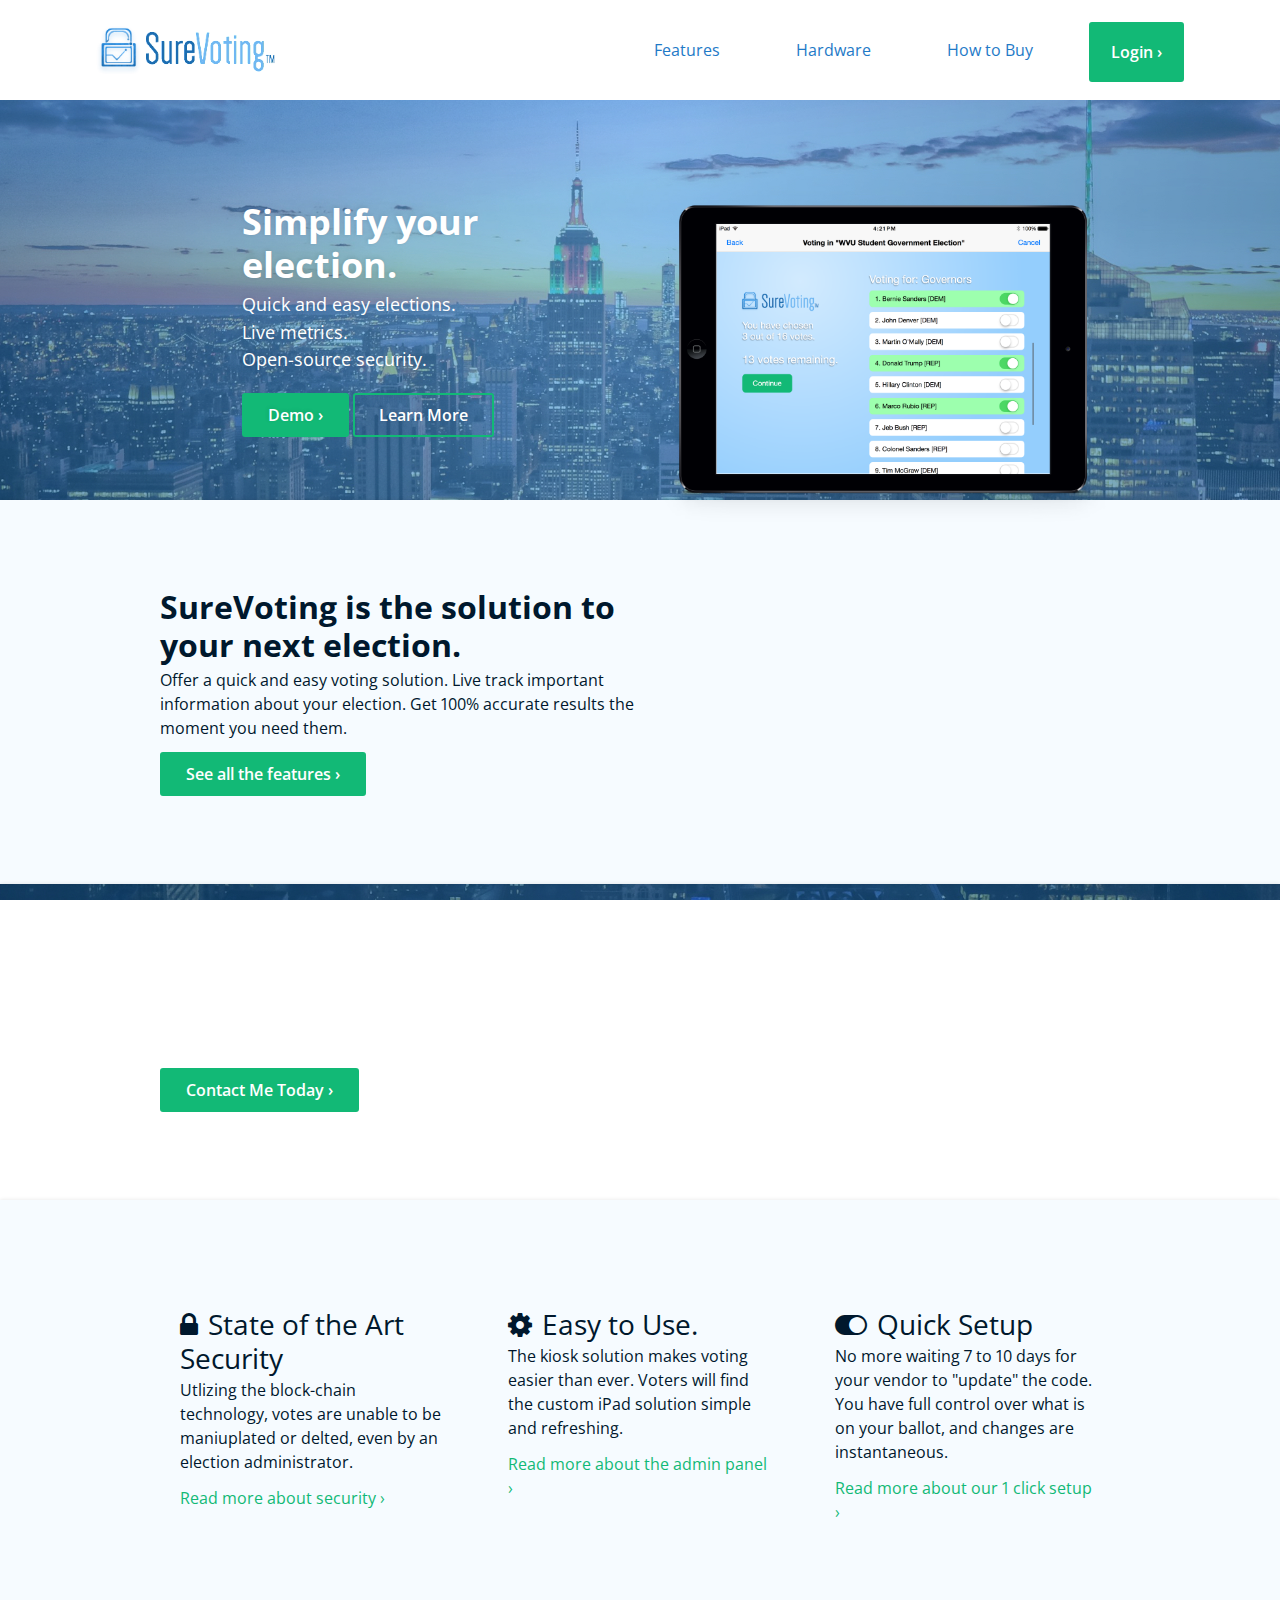
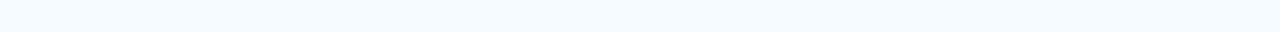
==== commit 058ea2e1: "Styling update" ====
--- a/public/index.html
+++ b/public/index.html
@@ -31,7 +31,7 @@
 							<p>Quick and easy elections.</p>
 							<p>Live metrics.</p>
 							<p>Open-source security.</p>
-							<a href="" class="full">Demo</a>
+							<a href="" id="demobutton" class="full">Demo</a>
 							<a href="" class="hollow">Learn More</a>
 						</div>
 						<div class="right">
@@ -60,92 +60,26 @@
 				<div class="breakout">
 					<div class="wrap">
 						<div class="benefit">
-							<i class="bicon"></i>
-							<h3>State of the Art Security</h3>
+							
+							<h3> <i class="fa fa-lock"></i> State of the Art Security</h3>
 							<p>Utlizing the block-chain technology, votes are unable to be maniuplated or delted, even by an election administrator.</p>
+							<a class="arrow" href="#">Read more about security</a>
 						</div>
 						<div class="benefit">
-							<i class="bicon"></i>
-							<h3>Easy to Use.</h3>
+							
+							<h3> <i class="fa fa-cog"></i> Easy to Use.</h3>
 							<p>The kiosk solution makes voting easier than ever. Voters will find the custom iPad solution simple and refreshing.</p>
+							<a class="arrow" href="#">Read more about the admin panel</a>
 						</div>
 						<div class="benefit">
-							<i class="bicon"></i>
-							<h3>Quick Setup</h3>
+							
+							<h3> <i class="fa fa-toggle-on"></i> Quick Setup</h3>
 							<p>No more waiting 7 to 10 days for your vendor to "update" the code. You have full control over what is on your ballot, and changes are instantaneous. </p>
+							<a class="arrow" href="#">Read more about our 1 click setup</a>
 						</div>
 					</div>
 				</div>
 			</div>
 			<footer></footer>
 	</body>
-	<!--<script type="text/javascript" src="js/jquery.animateNumber.min.js"></script>-->
-	<script> 
-	$(document).ready(function() {
- 		if ($("#js-parallax-window").length) {
-		    parallax();
-		  }
-		});
-
-		$(window).scroll(function(e) {
-		  if ($("#js-parallax-window").length) {
-		    parallax();
-		  }
-		});
-
-		function parallax(){
-		  if( $("#js-parallax-window").length > 0 ) {
-		    var plxBackground = $("#js-parallax-background");
-		    var plxWindow = $("#js-parallax-window");
-
-		    var plxWindowTopToPageTop = $(plxWindow).offset().top;
-		    var windowTopToPageTop = $(window).scrollTop();
-		    var plxWindowTopToWindowTop = plxWindowTopToPageTop - windowTopToPageTop;
-
-		    var plxBackgroundTopToPageTop = $(plxBackground).offset().top;
-		    var windowInnerHeight = window.innerHeight;
-		    var plxBackgroundTopToWindowTop = plxBackgroundTopToPageTop - windowTopToPageTop;
-		    var plxBackgroundTopToWindowBottom = windowInnerHeight - plxBackgroundTopToWindowTop;
-		    var plxSpeed = 0.35;
-
-		    plxBackground.css('top', - (plxWindowTopToWindowTop * plxSpeed) + 'px');
-		  }
-		}
-
-		function isElementInViewport(elem) {
-    var $elem = $(elem);
-
-    // Get the scroll position of the page.
-    var scrollElem = ((navigator.userAgent.toLowerCase().indexOf('webkit') != -1) ? 'body' : 'html');
-    var viewportTop = $(scrollElem).scrollTop();
-    var viewportBottom = viewportTop + $(window).height();
-
-    // Get the position of the element on the page.
-    var elemTop = Math.round( $elem.offset().top );
-    var elemBottom = elemTop + $elem.height();
-
-    return ((elemTop < viewportBottom) && (elemBottom > viewportTop));
-		};
-
-		// Check if it's time to start the animation.
-		/*
-		function checkAnimation() {
-		    var $elem = $('#count1');
-		    if ($elem.hasClass('started')) return;
-				if (isElementInViewport($elem)) {
-					$('#count1').animateNumber({ number: 83 }, 1500);
-					$('#count2').animateNumber({ number: 3138 }, 1500);
-					$('#count3').animateNumber({ number: 8832 }, 1500);
-					$('#count4').animateNumber({ number: 4622 }, 1500);
-					$('#count1').addClass('started');
-		    }
-		};
-
-		// Capture scroll events
-		$(window).scroll(function(){
-		    checkAnimation();
-		});
-		**/
-
-	</script>
 </html>--- a/public/css/style.css
+++ b/public/css/style.css
@@ -70,7 +70,7 @@
     button:disabled:hover, input[type="button"]:disabled:hover, input[type="reset"]:disabled:hover, input[type="submit"]:disabled:hover, .full:disabled:hover, .hollow:disabled:hover {
       background-color: #12B976; }
 
-a.full::after {
+a.full::after, a.arrow::after {
   content: '\0020\203A';
   vertical-align: baseline; }
 
@@ -367,6 +367,7 @@
     content: "";
     display: table; }
   header .left {
+    text-shadow: -1px -1px 4px rgba(0, 0, 0, 0.1);
     position: relative;
     float: left;
     display: block;
@@ -395,12 +396,71 @@
     header .right:last-child {
       margin-right: 0; }
     header .right img {
+      /* iPad Image */
+      -webkit-transition: all 0.2s ease-in-out 0s;
+      transition: all 0.2s ease-in-out 0s;
       z-index: 3;
       max-width: 100%;
       position: absolute;
       top: 50px;
-      right: 0; }
-
+      right: 0;
+      /* ipad hover */
+      -webkit-animation: scale 1s ease-in;
+      animation: scale 1s ease-in; }
+
+@-webkit-keyframes scale {
+  0%, 100% {
+    -webkit-transform: scale(1);
+    -khtml-transform: scale(1);
+    -ms-transform: scale(1);
+    transform: scale(1); }
+  50% {
+    -webkit-transform: scale(1.01);
+    -khtml-transform: scale(1.01);
+    -ms-transform: scale(1.01);
+    transform: scale(1.01); } }
+@keyframes scale {
+  0%, 100% {
+    -webkit-transform: scale(1);
+    -khtml-transform: scale(1);
+    -ms-transform: scale(1);
+    transform: scale(1); }
+  50% {
+    -webkit-transform: scale(1.01);
+    -khtml-transform: scale(1.01);
+    -ms-transform: scale(1.01);
+    transform: scale(1.01); } }
+/**
+ *
+ * Demo Button with slide
+ *
+ */
+#demobutton {
+  -webkit-animation: slide 1s ease-out;
+  animation: slide 1s ease-out; }
+
+@-webkit-keyframes slide {
+  0% {
+    -webkit-transform: translateY(1000px);
+    -khtml-transform: translateY(1000px);
+    -ms-transform: translateY(1000px);
+    transform: translateY(1000px); }
+  100% {
+    -webkit-transform: translateY(0);
+    -khtml-transform: translateY(0);
+    -ms-transform: translateY(0);
+    transform: translateY(0); } }
+@keyframes slide {
+  0% {
+    -webkit-transform: translateY(1000px);
+    -khtml-transform: translateY(1000px);
+    -ms-transform: translateY(1000px);
+    transform: translateY(1000px); }
+  100% {
+    -webkit-transform: translateY(0);
+    -khtml-transform: translateY(0);
+    -ms-transform: translateY(0);
+    transform: translateY(0); } }
 /*=====  End of Header  ======*/
 /*=======================================
 =            Callout General            =
@@ -412,7 +472,8 @@
   position: relative;
   z-index: 2;
   padding: 5.5em 0;
-  background: #F6FBFF; }
+  background: #F6FBFF;
+  overflow: auto; }
   .breakout .small {
     width: 50%;
     margin: 0 0; }
@@ -422,18 +483,23 @@
   color: white; }
 
 /*=====  End of Callout General  ======*/
-/*==================================
-=            Callout #1            =
-==================================*/
-/*=====  End of Callout #1  ======*/
-/*=================================
-=            Callout#2            =
-=================================*/
-/*=====  End of Callout#2  ======*/
 /*=========================================
-=            Benefits Homepage            =
+=            Benefits:            =
 =========================================*/
-/*=====  End of Benefits Homepage  ======*/
+.benefit {
+  float: left;
+  display: block;
+  margin-right: 2.3576515979%;
+  width: 31.7615656014%;
+  padding: 20px;
+  display: inline-block; }
+  .benefit:last-child {
+    margin-right: 0; }
+
+.fa {
+  padding-right: 3px; }
+
+/*=====  End of Benefits  ======*/
 /*==============================
 =            Footer            =
 ==============================*/
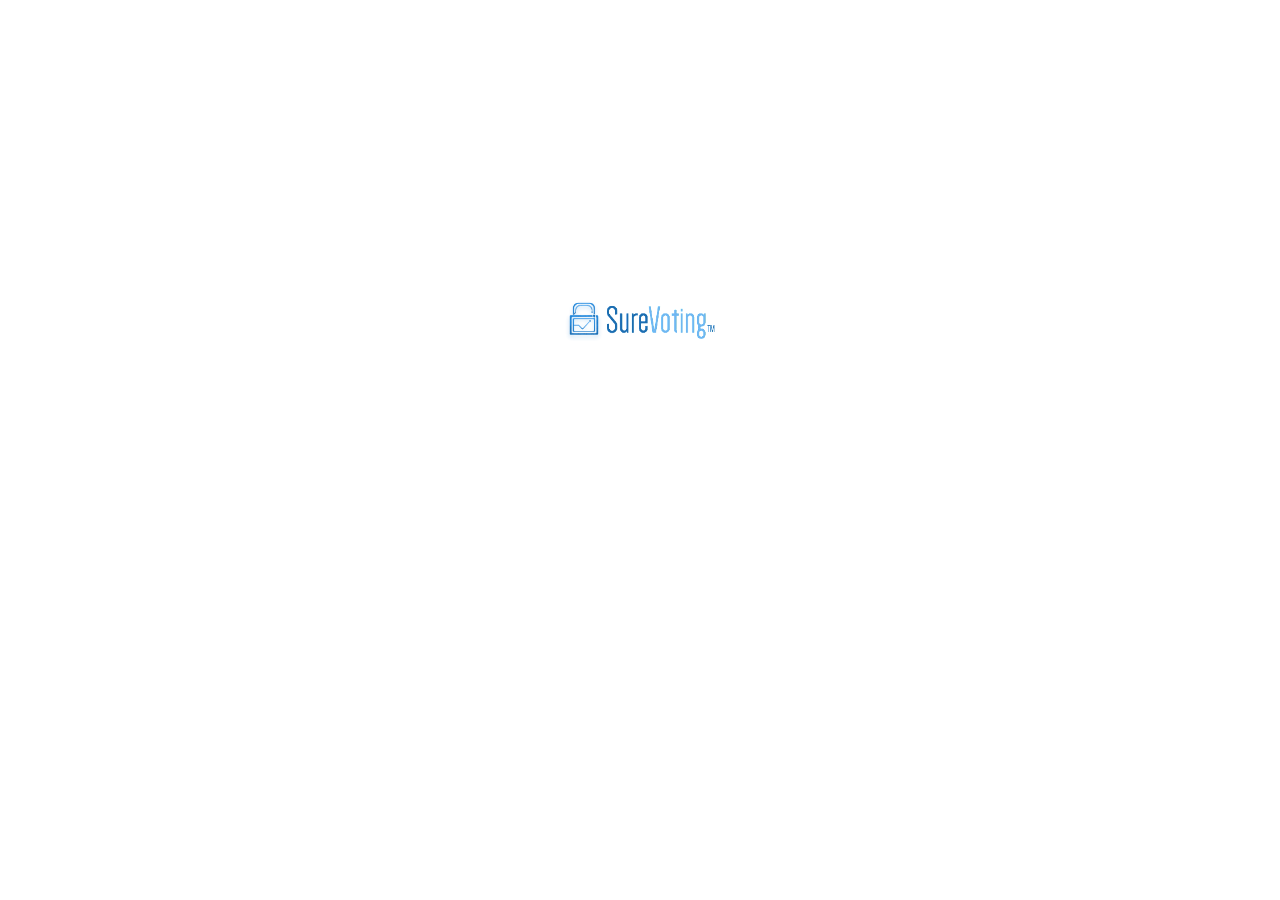
==== commit 037282f6: "Placeholder Page -- Temp" ====
--- a/public/index.html
+++ b/public/index.html
@@ -10,76 +10,10 @@
 		<link href='https://fonts.googleapis.com/css?family=Open+Sans:400,700,300' rel='stylesheet' type='text/css'>
 	</head>
 	<body>
-			<div class="top">
-				<div class="left">
-					<img src="images/logo.png" alt="Sure Voting">
-				</div>
-				<nav class="right">
-					<ul>
-						<li><a class="blue" href="#">Features</a></li>
-						<li><a class="blue" href="#">Hardware</a></li>
-						<li><a class="blue" href="#">How to Buy</a></li>
-						<li><a class="full" href="#">Login</a></li>
-					</ul>
-				</nav>
+		<header class="placeholder">
+			<div class="center">
+				<img src="images/logo.png" alt="Sure Voting">
 			</div>
-			<div class="background">
-				<header>
-					<div class="wrap">
-						<div class="left">
-							<h1>Simplify your election.</h1>
-							<p>Quick and easy elections.</p>
-							<p>Live metrics.</p>
-							<p>Open-source security.</p>
-							<a href="" id="demobutton" class="full">Demo</a>
-							<a href="" class="hollow">Learn More</a>
-						</div>
-						<div class="right">
-							<img src="images/ipad.png" alt="iPad Mockup of Sure Voting UI">
-						</div>
-					</div>
-				</header>
-				<div class="breakout first">
-					<div class="wrap">
-					<div class="small">
-						<h2>SureVoting is the solution to your next election.</h2>
-						<p>Offer a quick and easy voting solution. Live track important information about your election. Get 100% accurate results the moment you need them.</p>
-						<a href="" class="full">See all the features</a>
-					</div>
-					</div>
-				</div>
-				<div class="breakout transparent">
-					<div class="wrap">
-						<p class="quote">We are able to work directly with universities and institutions to ensure the voting process works right, every time. I am proud of the product we have created.</p>
-						<div class="authorinfo">
-							<p class="author">Ankur Kumar, co-founder</p>
-							<a href="" class="full">Contact Me Today</a>
-						</div>
-					</div>
-				</div>
-				<div class="breakout">
-					<div class="wrap">
-						<div class="benefit">
-							
-							<h3> <i class="fa fa-lock"></i> State of the Art Security</h3>
-							<p>Utlizing the block-chain technology, votes are unable to be maniuplated or delted, even by an election administrator.</p>
-							<a class="arrow" href="#">Read more about security</a>
-						</div>
-						<div class="benefit">
-							
-							<h3> <i class="fa fa-cog"></i> Easy to Use.</h3>
-							<p>The kiosk solution makes voting easier than ever. Voters will find the custom iPad solution simple and refreshing.</p>
-							<a class="arrow" href="#">Read more about the admin panel</a>
-						</div>
-						<div class="benefit">
-							
-							<h3> <i class="fa fa-toggle-on"></i> Quick Setup</h3>
-							<p>No more waiting 7 to 10 days for your vendor to "update" the code. You have full control over what is on your ballot, and changes are instantaneous. </p>
-							<a class="arrow" href="#">Read more about our 1 click setup</a>
-						</div>
-					</div>
-				</div>
-			</div>
-			<footer></footer>
+		</header>	
 	</body>
 </html>--- a/public/css/style.css
+++ b/public/css/style.css
@@ -294,6 +294,18 @@
 /*==================================
 =            Top banner            =
 ==================================*/
+header.placeholder {
+  height: 300px;
+  position: relative;
+  top: 50%;
+  -webkit-transform: translateY(-50%);
+          transform: translateY(-50%); }
+  header.placeholder .center img {
+    display: block;
+    text-align: center;
+    margin: 0 auto;
+    width: 150px; }
+
 .top {
   background: white;
   width: 85%;
@@ -412,23 +424,19 @@
   0%, 100% {
     -webkit-transform: scale(1);
     -khtml-transform: scale(1);
-    -ms-transform: scale(1);
     transform: scale(1); }
   50% {
     -webkit-transform: scale(1.01);
     -khtml-transform: scale(1.01);
-    -ms-transform: scale(1.01);
     transform: scale(1.01); } }
 @keyframes scale {
   0%, 100% {
     -webkit-transform: scale(1);
     -khtml-transform: scale(1);
-    -ms-transform: scale(1);
     transform: scale(1); }
   50% {
     -webkit-transform: scale(1.01);
     -khtml-transform: scale(1.01);
-    -ms-transform: scale(1.01);
     transform: scale(1.01); } }
 /**
  *
@@ -443,23 +451,19 @@
   0% {
     -webkit-transform: translateY(1000px);
     -khtml-transform: translateY(1000px);
-    -ms-transform: translateY(1000px);
     transform: translateY(1000px); }
   100% {
     -webkit-transform: translateY(0);
     -khtml-transform: translateY(0);
-    -ms-transform: translateY(0);
     transform: translateY(0); } }
 @keyframes slide {
   0% {
     -webkit-transform: translateY(1000px);
     -khtml-transform: translateY(1000px);
-    -ms-transform: translateY(1000px);
     transform: translateY(1000px); }
   100% {
     -webkit-transform: translateY(0);
     -khtml-transform: translateY(0);
-    -ms-transform: translateY(0);
     transform: translateY(0); } }
 /*=====  End of Header  ======*/
 /*=======================================
